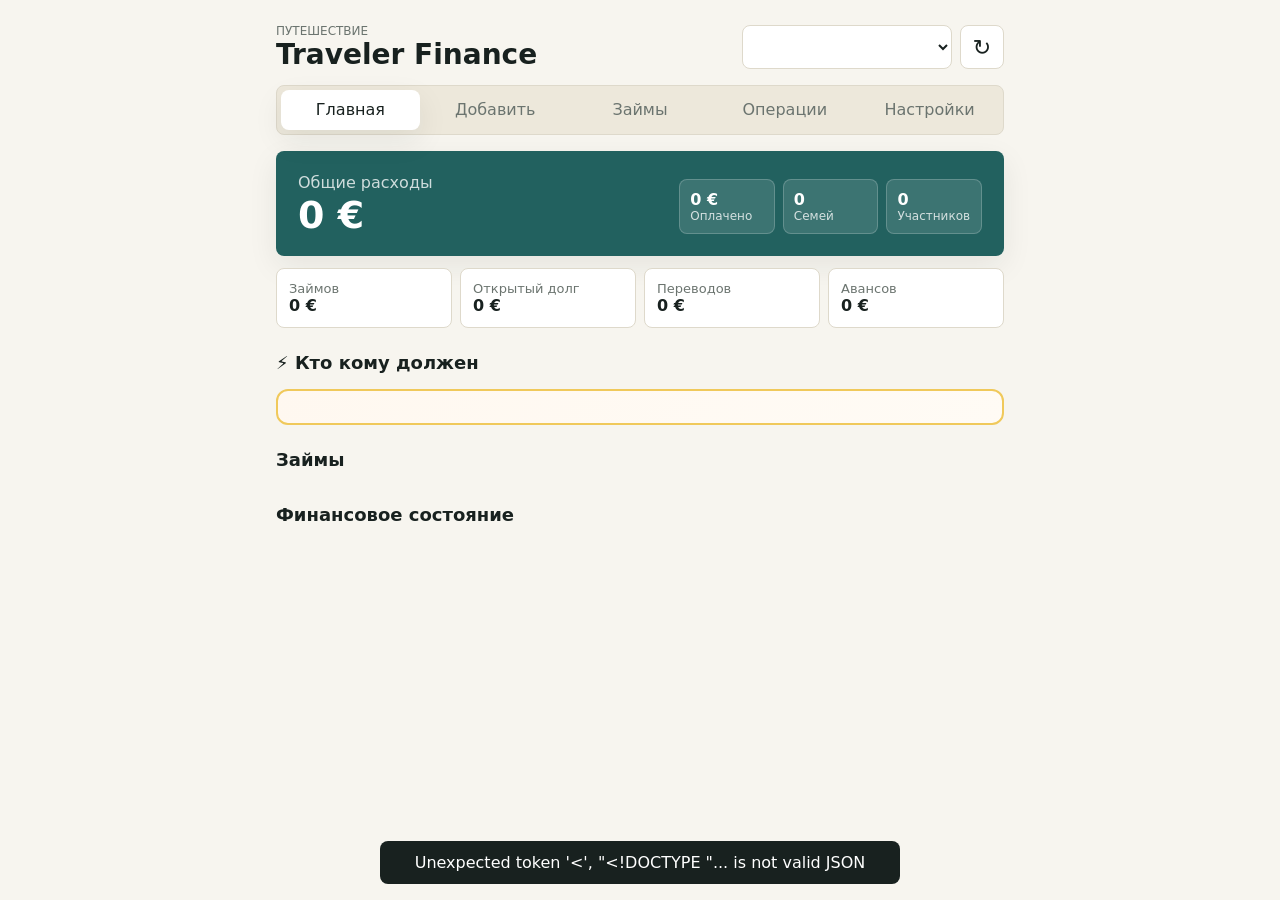
==== static/index.html @ a0782792 "изм." ====
<!doctype html>
<html lang="ru">
  <head>
    <meta charset="utf-8" />
    <meta name="viewport" content="width=device-width, initial-scale=1, viewport-fit=cover" />
    <meta name="theme-color" content="#22615f" />
    <link rel="icon" href="favicon.ico" sizes="any" />
    <link rel="manifest" href="manifest.json" />
    <link rel="stylesheet" href="styles.css" />
    <title>Traveler Finance</title>
  </head>
  <body>
    <main class="app">
      <header class="topbar">
        <div>
          <p class="eyebrow">Путешествие</p>
          <h1 id="tripName">Traveler Finance</h1>
        </div>
        <div class="top-actions">
          <select id="tripSelect" title="Выбрать путешествие" aria-label="Выбрать путешествие"></select>
          <button class="icon-button" id="refreshBtn" title="Обновить" aria-label="Обновить">↻</button>
        </div>
      </header>

      <nav class="tabs" aria-label="Разделы">
        <button class="tab active" data-view="dashboard">Главная</button>
        <button class="tab" data-view="add">Добавить</button>
        <button class="tab" data-view="loans">Займы</button>
        <button class="tab" data-view="journal">Операции</button>
        <button class="tab" data-view="settings">Настройки</button>
      </nav>

      <section id="dashboard" class="view active">
        <div class="hero">
          <div>
            <span>Общие расходы</span>
            <strong id="totalExpenses">0 €</strong>
          </div>
          <div class="hero-grid">
            <p><b id="totalPaid">0 €</b><span>Оплачено</span></p>
            <p><b id="familyCount">0</b><span>Семей</span></p>
            <p><b id="memberCount">0</b><span>Участников</span></p>
          </div>
        </div>

        <div class="metric-row">
          <div><span>Займов</span><b id="loanTotal">0 €</b></div>
          <div><span>Открытый долг</span><b id="loanOpen">0 €</b></div>
          <div><span>Переводов</span><b id="transferTotal">0 €</b></div>
          <div><span>Авансов</span><b id="advanceTotal">0 €</b></div>
        </div>

        <h2 style="margin-top: 24px; margin-bottom: 16px;">⚡ Кто кому должен</h2>
        <div id="balanceOverview" class="balance-overview"></div>

        <h2>Займы</h2>
        <div id="loanObligations" class="list"></div>

        <h2>Финансовое состояние</h2>
        <div id="familyCards" class="cards"></div>

      </section>

      <section id="add" class="view">
        <div class="segmented">
          <button class="active" data-form="expenseForm">Расход</button>
          <button data-form="transferForm">Перевод</button>
          <button data-form="loanForm">Дать в долг</button>
        </div>

        <form id="expenseForm" class="entry-form active">
          <label>Описание<input name="description" required placeholder="Ресторан" /></label>
          <label>Сумма<input name="amount" required inputmode="decimal" placeholder="180.00" /></label>
          <label>Категория<input name="category" placeholder="Еда" /></label>
          <label>Кто оплатил<select name="paid_by_family_id" required></select></label>
          <label>Распределение<select name="split_method"><option value="equal">Поровну между семьями</option><option value="per_person">По количеству людей</option></select></label>
          <button class="primary">Добавить расход</button>
        </form>

        <form id="transferForm" class="entry-form">
          <label>От кого<select name="from_family_id" required></select></label>
          <label>Кому<select name="to_family_id" required></select></label>
          <label>Сумма<input name="amount" required inputmode="decimal" placeholder="200.00" /></label>
          <label>Тип<select name="transfer_type"><option value="transfer">Обычный перевод</option><option value="advance">Аванс</option></select></label>
          <label>Комментарий<input name="description" placeholder="Передали наличные" /></label>
          <button class="primary">Сохранить перевод</button>
        </form>

        <form id="loanForm" class="entry-form">
          <label>Кто дает<select name="lender_family_id" required></select></label>
          <label>Кому<select name="borrower_family_id" required></select></label>
          <label>Сумма<input name="amount" required inputmode="decimal" placeholder="500.00" /></label>
          <label>Комментарий<input name="description" placeholder="На аренду машины" /></label>
          <button class="primary">Дать в долг</button>
        </form>
      </section>

      <section id="loans" class="view">
        <h2>Активные займы</h2>
        <div id="loansList" class="cards"></div>
      </section>

      <section id="journal" class="view">
        <h2>Операции</h2>
        <div id="journalList" class="timeline"></div>
      </section>

      <section id="settings" class="view">
        <h2>Путешествие</h2>
        <form id="tripEditForm" class="settings-form">
          <label>Название<input name="name" required placeholder="Италия 2026" /></label>
          <div class="two-col">
            <label>Валюта
              <select name="currency" required>
                <option value="EUR">€ EUR (Евро)</option>
                <option value="USD">$ USD (Доллар США)</option>
                <option value="RUB">₽ RUB (Российский рубль)</option>
                <option value="BYN">Br BYN (Белорусский рубль)</option>
                <option value="CNY">¥ CNY (Китайский юань)</option>
              </select>
            </label>
            <label>Код доступа<input name="access_code" required placeholder="IT26X7" /></label>
          </div>
          <div class="form-actions">
            <button class="primary">Сохранить</button>
            <button type="button" class="danger" id="deleteTripBtn">Удалить путешествие</button>
          </div>
        </form>

        <h2>Все путешествия</h2>
        <div id="tripsList" class="list"></div>

        <h2>Новое путешествие</h2>
        <form id="tripCreateForm" class="settings-form">
          <label>Название<input name="name" required placeholder="Греция 2027" /></label>
          <div class="two-col">
            <label>Валюта
              <select name="currency" required>
                <option value="EUR">€ EUR (Евро)</option>
                <option value="USD">$ USD (Доллар США)</option>
                <option value="RUB">₽ RUB (Российский рубль)</option>
                <option value="BYN">Br BYN (Белорусский рубль)</option>
                <option value="CNY">¥ CNY (Китайский юань)</option>
              </select>
            </label>
            <label>Код доступа<input name="access_code" required placeholder="GR27" /></label>
          </div>
          <button class="primary">Создать и открыть</button>
        </form>

        <h2>Семьи</h2>
        <form id="familyForm" class="inline-form">
          <label>Название<input name="name" required placeholder="Казанцау" /></label>
          <label>Участников<input name="members_count" required type="number" min="1" step="1" value="1" /></label>
          <button class="primary">Добавить</button>
        </form>
        <div id="familiesList" class="list"></div>
      </section>
    </main>

    <dialog id="repayDialog">
      <form method="dialog" id="repayForm">
        <h2>Вернуть часть</h2>
        <input type="hidden" name="loan_id" />
        <label>Сумма<input name="amount" required inputmode="decimal" /></label>
        <label>Комментарий<input name="description" placeholder="Возврат наличными" /></label>
        <div class="dialog-actions">
          <button value="cancel">Отмена</button>
          <button class="primary" value="default">Подтвердить</button>
        </div>
      </form>
    </dialog>

    <div id="toast" role="status"></div>
    <script type="module" src="js/app.js"></script>
  </body>
</html>
---- static/styles.css ----
:root {
  color-scheme: light;
  --bg: #f7f5ef;
  --surface: #ffffff;
  --ink: #18211f;
  --muted: #6b746f;
  --line: #ded9cb;
  --green: #22615f;
  --green-soft: #dbe9e5;
  --gold: #f0c95b;
  --red: #b84f4f;
  --blue: #436c9d;
  --shadow: 0 10px 30px rgba(28, 38, 35, 0.08);
}

* {
  box-sizing: border-box;
}

body {
  margin: 0;
  min-height: 100vh;
  background: var(--bg);
  color: var(--ink);
  font-family: Inter, ui-sans-serif, system-ui, -apple-system, BlinkMacSystemFont, "Segoe UI", sans-serif;
}

button,
input,
select {
  font: inherit;
}

.app {
  width: min(760px, 100%);
  margin: 0 auto;
  padding: max(16px, env(safe-area-inset-top)) 16px 32px;
}

.topbar {
  display: flex;
  align-items: center;
  justify-content: space-between;
  gap: 16px;
  padding: 8px 0 14px;
}

.top-actions {
  display: flex;
  align-items: center;
  gap: 8px;
  min-width: 0;
}

#tripSelect {
  width: min(210px, 42vw);
  min-height: 44px;
  font-weight: 700;
}

.eyebrow {
  margin: 0 0 2px;
  color: var(--muted);
  font-size: 12px;
  text-transform: uppercase;
  letter-spacing: 0;
}

h1,
h2 {
  margin: 0;
  letter-spacing: 0;
}

h1 {
  font-size: 28px;
  line-height: 1.1;
}

h2 {
  margin-top: 22px;
  margin-bottom: 12px;
  font-size: 18px;
}

.icon-button,
button {
  border: 1px solid var(--line);
  background: var(--surface);
  color: var(--ink);
  border-radius: 8px;
  min-height: 44px;
  padding: 0 14px;
}

.icon-button {
  width: 44px;
  padding: 0;
  font-size: 22px;
}

.tabs,
.segmented {
  display: grid;
  grid-auto-flow: column;
  grid-auto-columns: 1fr;
  gap: 6px;
  padding: 4px;
  margin: 0 0 16px;
  border: 1px solid var(--line);
  border-radius: 8px;
  background: #ede8db;
}

.tabs {
  position: sticky;
  top: 0;
  z-index: 5;
}

.tab,
.segmented button {
  min-width: 0;
  min-height: 40px;
  padding: 0 8px;
  overflow-wrap: anywhere;
  border: 0;
  background: transparent;
  color: var(--muted);
}

.tab.active,
.segmented button.active {
  background: var(--surface);
  color: var(--ink);
  box-shadow: var(--shadow);
}

.view,
.entry-form {
  display: none;
}

.view.active,
.entry-form.active {
  display: block;
}

.hero {
  display: grid;
  gap: 18px;
  padding: 22px;
  border-radius: 8px;
  background: var(--green);
  color: white;
  box-shadow: var(--shadow);
}

.hero span {
  color: rgba(255, 255, 255, 0.78);
}

.hero strong {
  display: block;
  margin-top: 4px;
  font-size: 38px;
  line-height: 1;
}

.hero-grid,
.metric-row {
  display: grid;
  grid-template-columns: repeat(3, 1fr);
  gap: 8px;
}

.hero-grid p,
.metric-row div,
.card,
.list-item,
.timeline-item {
  margin: 0;
  border: 1px solid var(--line);
  border-radius: 8px;
  background: var(--surface);
}

.hero-grid p {
  padding: 10px;
  background: rgba(255, 255, 255, 0.12);
  border-color: rgba(255, 255, 255, 0.2);
}

.hero-grid b,
.hero-grid span,
.metric-row b,
.metric-row span {
  display: block;
}

.hero-grid span {
  font-size: 12px;
}

.metric-row {
  grid-template-columns: repeat(2, 1fr);
  margin-top: 12px;
}

.metric-row div {
  padding: 12px;
}

.metric-row span,
.muted,
.meta {
  color: var(--muted);
  font-size: 13px;
}

.cards,
.list,
.timeline {
  display: grid;
  gap: 10px;
}

.card,
.list-item,
.timeline-item {
  padding: 14px;
  box-shadow: 0 4px 14px rgba(28, 38, 35, 0.04);
}

.card-title,
.line {
  display: flex;
  align-items: center;
  justify-content: space-between;
  gap: 12px;
}

.card-title {
  margin-bottom: 12px;
}

.card-title strong {
  font-size: 18px;
}

.grid-lines {
  display: grid;
  gap: 8px;
}

.line span:last-child,
.amount {
  font-weight: 700;
  text-align: right;
}

.positive {
  color: var(--green);
}

.negative {
  color: var(--red);
}

.badge {
  display: inline-flex;
  align-items: center;
  min-height: 26px;
  padding: 0 8px;
  border-radius: 999px;
  background: var(--green-soft);
  color: var(--green);
  font-size: 12px;
  font-weight: 700;
}

form {
  display: grid;
  gap: 12px;
}

.settings-form {
  padding: 14px;
  border: 1px solid var(--line);
  border-radius: 8px;
  background: var(--surface);
}

.inline-form {
  display: grid;
  grid-template-columns: 1fr 118px auto;
  align-items: end;
  gap: 8px;
  margin-bottom: 10px;
}

.two-col {
  display: grid;
  grid-template-columns: 1fr 1fr;
  gap: 8px;
}

.form-actions {
  display: grid;
  grid-template-columns: 1fr 1fr;
  gap: 8px;
}

label {
  display: grid;
  gap: 6px;
  color: var(--muted);
  font-size: 13px;
}

input,
select {
  width: 100%;
  min-height: 48px;
  border: 1px solid var(--line);
  border-radius: 8px;
  background: var(--surface);
  color: var(--ink);
  padding: 0 12px;
}

.primary {
  border-color: var(--green);
  background: var(--green);
  color: white;
  font-weight: 700;
}

.loan-actions {
  display: flex;
  gap: 8px;
  margin-top: 12px;
}

.loan-actions button {
  flex: 1;
}

dialog {
  width: min(420px, calc(100vw - 28px));
  border: 0;
  border-radius: 8px;
  padding: 18px;
  box-shadow: 0 24px 80px rgba(0, 0, 0, 0.25);
}

dialog::backdrop {
  background: rgba(24, 33, 31, 0.35);
}

.dialog-actions {
  display: grid;
  grid-template-columns: 1fr 1fr;
  gap: 8px;
}

#toast {
  position: fixed;
  left: 16px;
  right: 16px;
  bottom: max(16px, env(safe-area-inset-bottom));
  z-index: 20;
  display: none;
  width: min(520px, calc(100vw - 32px));
  margin: 0 auto;
  padding: 12px 14px;
  border-radius: 8px;
  background: var(--ink);
  color: white;
  text-align: center;
}

#toast.show {
  display: block;
}

.empty {
  padding: 18px;
  border: 1px dashed var(--line);
  border-radius: 8px;
  color: var(--muted);
  text-align: center;
}

.family-row {
  display: flex;
  align-items: center;
  justify-content: space-between;
  gap: 12px;
}

.family-row p {
  margin: 4px 0 0;
}

.danger {
  border-color: #e2b8b8;
  background: #fff7f7;
  color: var(--red);
}

@media (min-width: 680px) {
  .hero {
    grid-template-columns: 1.2fr 1fr;
    align-items: end;
  }

  .metric-row {
    grid-template-columns: repeat(4, 1fr);
  }

  .cards {
    grid-template-columns: repeat(2, 1fr);
  }
}

@media (max-width: 520px) {
  .topbar {
    align-items: stretch;
    flex-direction: column;
  }

  .top-actions {
    width: 100%;
  }

  #tripSelect {
    flex: 1;
    width: auto;
  }

  .inline-form {
    grid-template-columns: 1fr;
  }

  .two-col,
  .form-actions {
    grid-template-columns: 1fr;
  }

  .family-row {
    align-items: stretch;
    flex-direction: column;
  }
}


/* Balance Overview - кто кому должен */
.balance-overview {
  display: flex;
  flex-direction: column;
  gap: 12px;
  margin-bottom: 24px;
  padding: 16px;
  background: linear-gradient(135deg, #fff8f0 0%, #fffbf5 100%);
  border-radius: 12px;
  border: 2px solid var(--gold);
}

.balance-card {
  display: flex;
  align-items: center;
  gap: 12px;
  padding: 16px;
  background: var(--surface);
  border-radius: 8px;
  border-left: 4px solid var(--gold);
  box-shadow: 0 2px 8px rgba(0, 0, 0, 0.04);
  font-weight: 500;
}

.balance-card.balanced {
  display: flex;
  align-items: center;
  justify-content: center;
  gap: 16px;
  border-left-color: var(--green);
  background: linear-gradient(135deg, #e8f5e9 0%, #f1f8e9 100%);
  min-height: 80px;
  flex-direction: column;
}

.balance-card.balanced .balance-icon {
  font-size: 32px;
  color: var(--green);
}

.balance-card.balanced .balance-title {
  margin: 0;
  font-size: 16px;
  color: var(--green);
  font-weight: 600;
}

.balance-card.balanced .balance-desc {
  margin: 4px 0 0 0;
  font-size: 14px;
  color: var(--muted);
  font-weight: 400;
}

.balance-card.payment {
  justify-content: space-between;
  padding: 12px 16px;
  font-size: 14px;
  flex-wrap: wrap;
  gap: 16px;
}

.balance-from {
  font-weight: 600;
  color: var(--red);
  min-width: fit-content;
  flex: 1;
  min-width: 100px;
}

.balance-arrow {
  color: var(--gold);
  font-size: 16px;
  font-weight: bold;
  flex-shrink: 0;
}

.balance-to {
  font-weight: 600;
  color: var(--green);
  min-width: fit-content;
  flex: 1;
  min-width: 100px;
}

.balance-amount {
  background: var(--gold);
  color: var(--ink);
  padding: 4px 12px;
  border-radius: 6px;
  font-weight: 700;
  font-size: 15px;
  flex-shrink: 0;
  white-space: nowrap;
}

@media (max-width: 640px) {
  .balance-overview {
    padding: 12px;
  }

  .balance-card.payment {
    flex-direction: column;
    align-items: flex-start;
    gap: 8px;
  }

  .balance-from,
  .balance-to {
    flex: none;
    width: 100%;
  }

  .balance-arrow {
    align-self: center;
    width: 100%;
    text-align: center;
  }

  .balance-amount {
    align-self: flex-end;
  }
}
/* Family edit form styles */
.hidden {
  display: none !important;
}

.family-actions {
  display: flex;
  gap: 8px;
  align-items: center;
}

.family-edit-form {
  margin-top: 12px;
  padding: 12px;
  background: var(--green-soft);
  border-radius: 8px;
  border: 1px solid rgba(34, 97, 95, 0.2);
}

.family-edit-form .inline-form {
  margin-bottom: 0;
}

.family-edit-form .inline-form label {
  margin: 0;
}
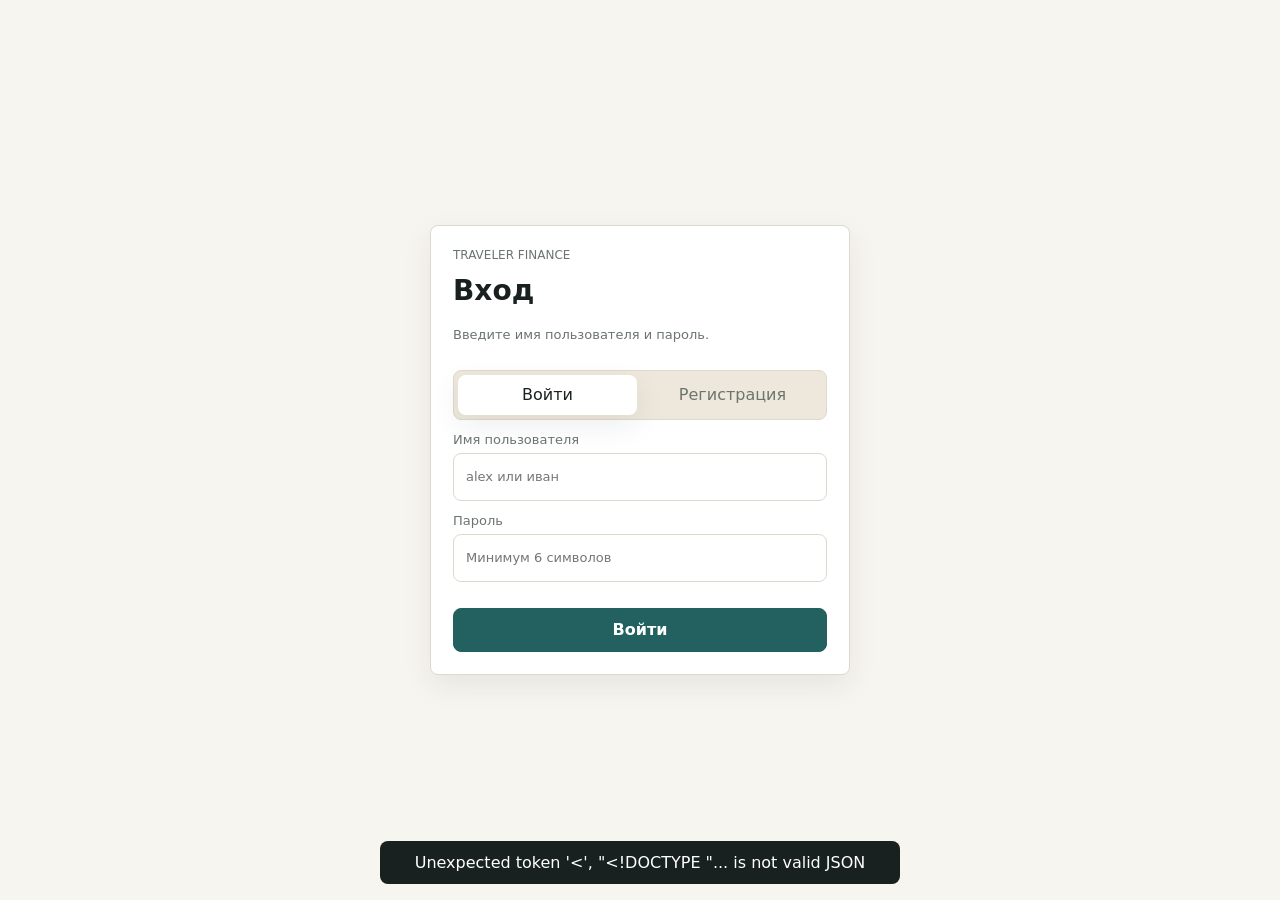
==== commit 69bbb0d7: "2" ====
--- a/static/index.html
+++ b/static/index.html
@@ -10,15 +10,32 @@
     <title>Traveler Finance</title>
   </head>
   <body>
-    <main class="app">
+    <section id="authView" class="auth-screen">
+      <form id="authForm" class="auth-card">
+        <p class="eyebrow">Traveler Finance</p>
+        <h1 id="authTitle">Вход</h1>
+        <p id="authHint" class="meta">Введите имя пользователя и пароль.</p>
+        <div id="authModeSwitch" class="auth-mode-switch">
+          <button type="button" class="active" data-auth-mode="login">Войти</button>
+          <button type="button" data-auth-mode="register">Регистрация</button>
+        </div>
+        <label>Имя пользователя<input name="username" required autocomplete="username" placeholder="alex или иван" /></label>
+        <label>Пароль<input name="password" type="password" required autocomplete="current-password" placeholder="Минимум 6 символов" /></label>
+        <button id="authSubmit" class="primary">Войти</button>
+      </form>
+    </section>
+
+    <main id="appMain" class="app hidden">
       <header class="topbar">
         <div>
           <p class="eyebrow">Путешествие</p>
           <h1 id="tripName">Traveler Finance</h1>
         </div>
         <div class="top-actions">
+          <span id="currentUserName" class="user-badge"></span>
           <select id="tripSelect" title="Выбрать путешествие" aria-label="Выбрать путешествие"></select>
           <button class="icon-button" id="refreshBtn" title="Обновить" aria-label="Обновить">↻</button>
+          <button class="icon-button" id="logoutBtn" title="Выйти" aria-label="Выйти">⎋</button>
         </div>
       </header>
 
@@ -71,9 +88,34 @@
         <form id="expenseForm" class="entry-form active">
           <label>Описание<input name="description" required placeholder="Ресторан" /></label>
           <label>Сумма<input name="amount" required inputmode="decimal" placeholder="180.00" /></label>
-          <label>Категория<input name="category" placeholder="Еда" /></label>
+          <label>Категория
+            <select name="category" id="categorySelect">
+              <option value="Общее" selected>Общее</option>
+              <option value="Жильё">Жильё (отель/аренда)</option>
+              <option value="Транспорт">Транспорт (билеты/топливо)</option>
+              <option value="Еда">Еда и рестораны</option>
+              <option value="Продукты">Продукты (магазин)</option>
+              <option value="Развлечения">Развлечения и экскурсии</option>
+              <option value="Сувениры">Сувениры и подарки</option>
+              <option value="Здоровье">Здоровье и аптека</option>
+              <option value="Связь">Связь и интернет</option>
+              <option value="Страховка">Страховка</option>
+              <option value="Парковка">Парковка и штрафы</option>
+              <option value="Туалеты">Туалеты и общественные услуги</option>
+              <option value="Другое">Другое</option>
+            </select>
+          </label>
+          <label id="customCategoryLabel" class="hidden">
+            <input name="custom_category" id="customCategoryInput" placeholder="Введите свою категорию" />
+          </label>
           <label>Кто оплатил<select name="paid_by_family_id" required></select></label>
-          <label>Распределение<select name="split_method"><option value="equal">Поровну между семьями</option><option value="per_person">По количеству людей</option></select></label>
+          <label>Распределение:
+            <div class="split-method-buttons">
+              <label><input type="radio" name="split_method" value="equal" /> Поровну между семьями</label>
+              <label><input type="radio" name="split_method" value="per_person" /> По количеству людей</label>
+              <label><input type="radio" name="split_method" value="paid_only" /> Только оплачивающая семья</label>
+            </div>
+          </label>
           <button class="primary">Добавить расход</button>
         </form>
 
@@ -130,6 +172,19 @@
         <h2>Все путешествия</h2>
         <div id="tripsList" class="list"></div>
 
+        <h2>Доступ</h2>
+        <form id="tripUserForm" class="inline-form">
+          <label>Пользователь<input name="username" required placeholder="username" /></label>
+          <label>Роль
+            <select name="role">
+              <option value="member">Участник</option>
+              <option value="owner">Владелец</option>
+            </select>
+          </label>
+          <button class="primary">Добавить</button>
+        </form>
+        <div id="tripUsersList" class="list"></div>
+
         <h2>Новое путешествие</h2>
         <form id="tripCreateForm" class="settings-form">
           <label>Название<input name="name" required placeholder="Греция 2027" /></label>
@@ -171,6 +226,81 @@
       </form>
     </dialog>
 
+    <dialog id="editExpenseDialog">
+      <form method="dialog" id="editExpenseForm">
+        <h2>Редактировать расход</h2>
+        <input type="hidden" name="expense_id" />
+        <label>Описание<input name="description" required placeholder="Ресторан" /></label>
+        <label>Сумма<input name="amount" required inputmode="decimal" placeholder="180.00" /></label>
+        <label>Категория
+          <select name="category" id="editCategorySelect">
+            <option value="Общее" selected>Общее</option>
+            <option value="Жильё">Жильё (отель/аренда)</option>
+            <option value="Транспорт">Транспорт (билеты/топливо)</option>
+            <option value="Еда">Еда и рестораны</option>
+            <option value="Продукты">Продукты (магазин)</option>
+            <option value="Развлечения">Развлечения и экскурсии</option>
+            <option value="Сувениры">Сувениры и подарки</option>
+            <option value="Здоровье">Здоровье и аптека</option>
+            <option value="Связь">Связь и интернет</option>
+            <option value="Страховка">Страховка</option>
+            <option value="Парковка">Парковка и штрафы</option>
+            <option value="Туалеты">Туалеты и общественные услуги</option>
+            <option value="Другое">Другое</option>
+          </select>
+        </label>
+        <label id="editCustomCategoryLabel" class="hidden">
+          <input name="custom_category" id="editCustomCategoryInput" placeholder="Введите свою категорию" />
+        </label>
+        <label>Кто оплатил<select name="paid_by_family_id" required></select></label>
+        <label>Распределение:
+          <div class="split-method-buttons">
+            <label><input type="radio" name="split_method" value="equal" /> Поровну между семьями</label>
+            <label><input type="radio" name="split_method" value="per_person" /> По количеству людей</label>
+            <label><input type="radio" name="split_method" value="paid_only" /> Только оплачивающая семья</label>
+          </div>
+        </label>
+        <div class="dialog-actions">
+          <button type="button" class="danger" id="deleteExpenseBtn">Удалить</button>
+          <button value="cancel">Отмена</button>
+          <button class="primary" value="default">Сохранить</button>
+        </div>
+      </form>
+    </dialog>
+
+    <dialog id="editTransferDialog">
+      <form method="dialog" id="editTransferForm">
+        <h2>Редактировать перевод</h2>
+        <input type="hidden" name="transfer_id" />
+        <label>От кого<select name="from_family_id" required></select></label>
+        <label>Кому<select name="to_family_id" required></select></label>
+        <label>Сумма<input name="amount" required inputmode="decimal" placeholder="200.00" /></label>
+        <label>Тип<select name="transfer_type"><option value="transfer">Обычный перевод</option><option value="advance">Аванс</option></select></label>
+        <label>Комментарий<input name="description" placeholder="Передали наличные" /></label>
+        <div class="dialog-actions">
+          <button type="button" class="danger" id="deleteTransferBtn">Удалить</button>
+          <button value="cancel">Отмена</button>
+          <button class="primary" value="default">Сохранить</button>
+        </div>
+      </form>
+    </dialog>
+
+    <dialog id="editLoanDialog">
+      <form method="dialog" id="editLoanForm">
+        <h2>Редактировать заем</h2>
+        <input type="hidden" name="loan_id" />
+        <label>Кто дает<select name="lender_family_id" required></select></label>
+        <label>Кому<select name="borrower_family_id" required></select></label>
+        <label>Сумма<input name="amount" required inputmode="decimal" placeholder="500.00" /></label>
+        <label>Комментарий<input name="description" placeholder="На аренду машины" /></label>
+        <div class="dialog-actions">
+          <button type="button" class="danger" id="deleteLoanBtn">Удалить</button>
+          <button value="cancel">Отмена</button>
+          <button class="primary" value="default">Сохранить</button>
+        </div>
+      </form>
+    </dialog>
+
     <div id="toast" role="status"></div>
     <script type="module" src="js/app.js"></script>
   </body>
--- a/static/styles.css
+++ b/static/styles.css
@@ -25,6 +25,58 @@
   font-family: Inter, ui-sans-serif, system-ui, -apple-system, BlinkMacSystemFont, "Segoe UI", sans-serif;
 }
 
+.hidden {
+  display: none !important;
+}
+
+.auth-screen {
+  display: grid;
+  min-height: 100vh;
+  place-items: center;
+  padding: 20px;
+}
+
+.auth-card {
+  width: min(420px, 100%);
+  padding: 22px;
+  border: 1px solid var(--line);
+  border-radius: 8px;
+  background: var(--surface);
+  box-shadow: var(--shadow);
+}
+
+.auth-card h1 {
+  margin-bottom: 8px;
+}
+
+.auth-card .meta {
+  margin: 0 0 16px;
+}
+
+.auth-mode-switch {
+  display: grid;
+  grid-template-columns: 1fr 1fr;
+  gap: 6px;
+  padding: 4px;
+  border: 1px solid var(--line);
+  border-radius: 8px;
+  background: #ede8db;
+}
+
+.auth-mode-switch button {
+  min-height: 40px;
+  margin-top: 0;
+  border: 0;
+  background: transparent;
+  color: var(--muted);
+}
+
+.auth-mode-switch button.active {
+  background: var(--surface);
+  color: var(--ink);
+  box-shadow: var(--shadow);
+}
+
 button,
 input,
 select {
@@ -50,6 +102,16 @@
   align-items: center;
   gap: 8px;
   min-width: 0;
+}
+
+.user-badge {
+  max-width: 120px;
+  overflow: hidden;
+  color: var(--muted);
+  font-size: 13px;
+  font-weight: 700;
+  text-overflow: ellipsis;
+  white-space: nowrap;
 }
 
 #tripSelect {
@@ -91,6 +153,7 @@
   border-radius: 8px;
   min-height: 44px;
   padding: 0 14px;
+  margin-top: 14px;
 }
 
 .icon-button {
@@ -579,9 +642,6 @@
   }
 }
 /* Family edit form styles */
-.hidden {
-  display: none !important;
-}
 
 .family-actions {
   display: flex;
@@ -603,4 +663,134 @@
 
 .family-edit-form .inline-form label {
   margin: 0;
-}+}
+
+/* Split method buttons */
+.split-method-buttons {
+  display: grid;
+  grid-template-columns: repeat(3, 1fr);
+  gap: 6px;
+  margin-top: 4px;
+}
+
+.split-method-buttons label {
+  display: flex;
+  flex-direction: column;
+  align-items: center;
+  justify-content: center;
+  min-height: 48px;
+  padding: 8px;
+  background: var(--surface);
+  border: 1px solid var(--line);
+  border-radius: 8px;
+  cursor: pointer;
+  transition: all 0.15s ease;
+  position: relative;
+}
+
+.split-method-buttons label:hover {
+  border-color: var(--green);
+}
+
+.split-method-buttons label:has(input:checked) {
+  border-color: var(--green);
+  background: var(--green-soft);
+}
+
+.split-method-buttons input[type="radio"] {
+  position: absolute;
+  opacity: 0;
+  pointer-events: none;
+}
+
+.split-method-buttons input[type="radio"] + span {
+  display: flex;
+  align-items: center;
+  gap: 6px;
+  font-size: 13px;
+  color: var(--ink);
+}
+
+@media (max-width: 520px) {
+  .split-method-buttons {
+    grid-template-columns: 1fr;
+  }
+}
+
+
+/* Clickable elements for editing */
+.clickable {
+  cursor: pointer;
+  transition: all 0.2s ease;
+  position: relative;
+}
+
+.clickable:hover {
+  transform: translateY(-2px);
+  box-shadow: 0 8px 20px rgba(28, 38, 35, 0.12);
+  border-color: var(--green);
+  background-color: var(--green-soft);
+}
+
+.clickable:active {
+  transform: translateY(0);
+  transition: all 0.1s ease;
+}
+
+.timeline-item.clickable::after {
+  content: "";
+  position: absolute;
+  top: 0;
+  left: 0;
+  right: 0;
+  bottom: 0;
+  border-radius: 8px;
+  pointer-events: none;
+  transition: all 0.2s ease;
+}
+
+.timeline-item.clickable:hover::after {
+  box-shadow: inset 0 0 0 2px var(--green);
+}
+
+.card[data-loan-id] {
+  cursor: pointer;
+  transition: all 0.2s ease;
+}
+
+.card[data-loan-id]:hover {
+  transform: translateY(-2px);
+  box-shadow: 0 8px 20px rgba(28, 38, 35, 0.12);
+  border-color: var(--green);
+}
+
+/* Dialog improvements */
+.dialog-actions {
+  display: grid;
+  grid-template-columns: repeat(3, 1fr);
+  gap: 8px;
+  margin-top: 16px;
+}
+
+.dialog-actions button.danger {
+  grid-column: 1;
+}
+
+.dialog-actions button[value="cancel"] {
+  grid-column: 2;
+}
+
+.dialog-actions button.primary[value="default"] {
+  grid-column: 3;
+}
+
+@media (max-width: 520px) {
+  .dialog-actions {
+    grid-template-columns: 1fr;
+    gap: 6px;
+  }
+  
+  .dialog-actions button {
+    grid-column: 1 !important;
+  }
+}
